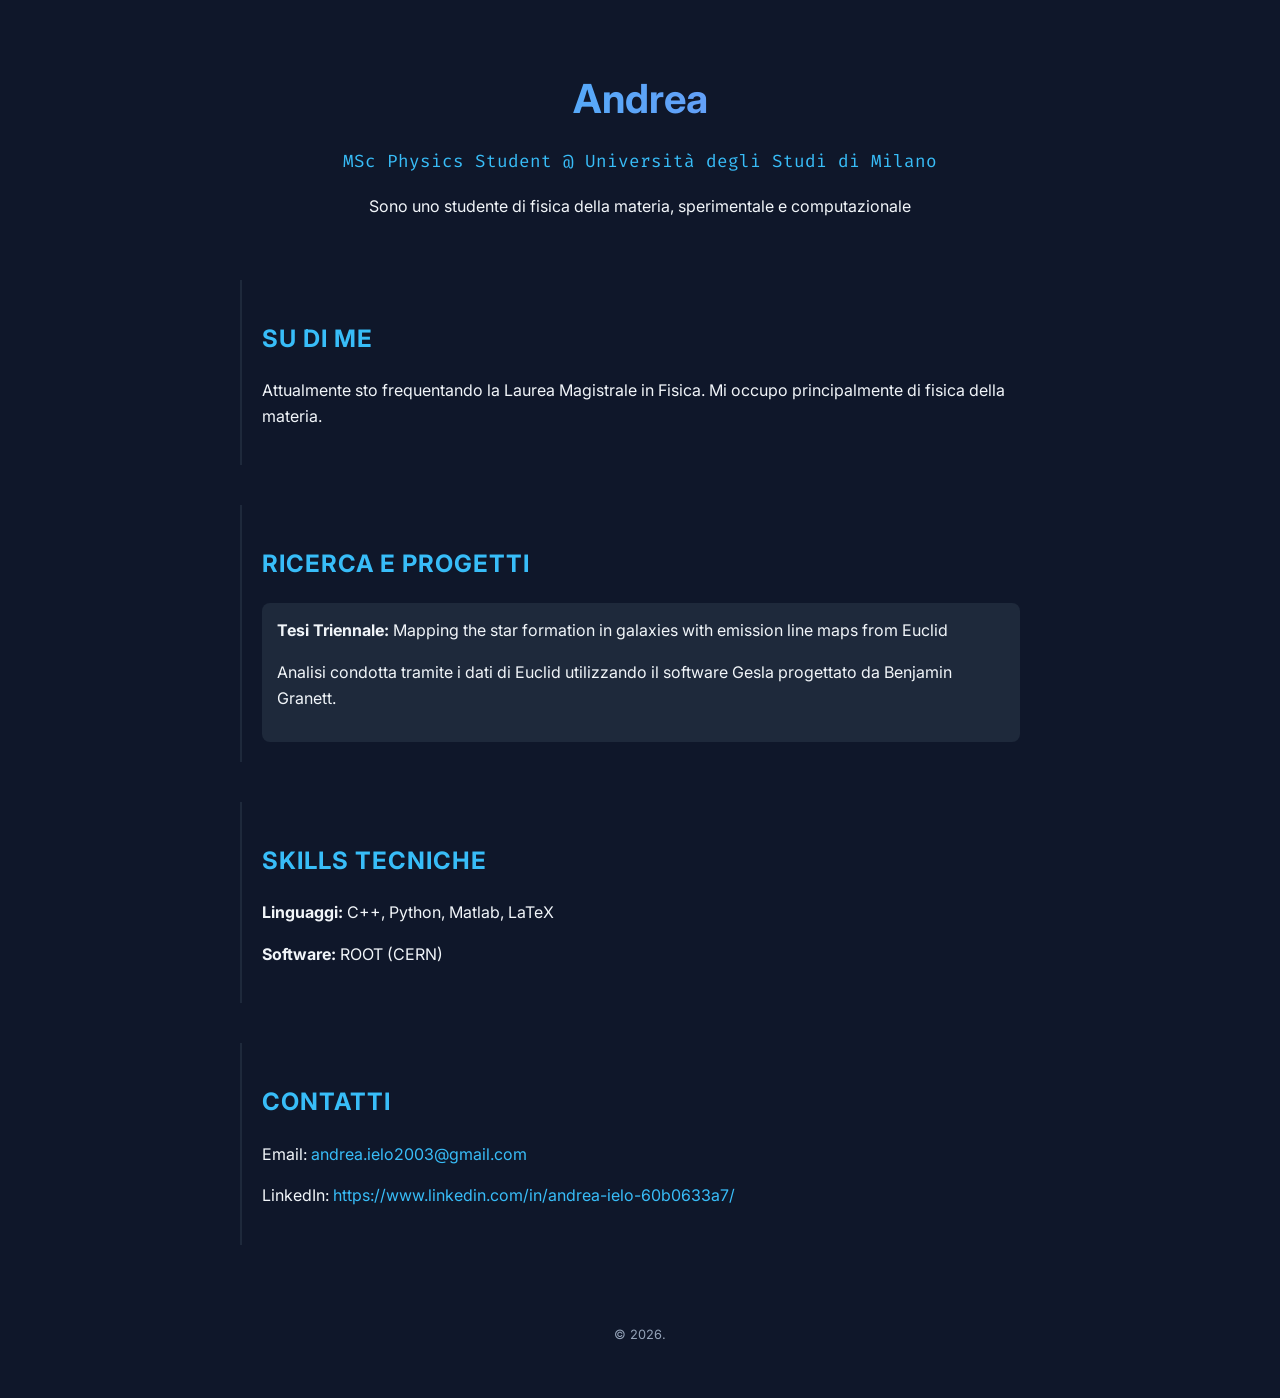
==== index.html @ d7c93759 "Revise index.html with new content and styling Updated personal information and project details." ====
<!DOCTYPE html>
<html lang="it">
<head>
    <meta charset="UTF-8">
    <meta name="viewport" content="width=device-width, initial-scale=1.0">
    <title>Andrea Ielo | Physics Graduate Student</title>
    <link href="https://fonts.googleapis.com/css2?family=Fira+Code:wght@300;500&family=Inter:wght@300;400;700&display=swap" rel="stylesheet">
    <style>
        :root {
            --bg: #0f172a;
            --accent: #38bdf8;
            --text: #f1f5f9;
            --secondary: #94a3b8;
        }

        body {
            font-family: 'Inter', sans-serif;
            background-color: var(--bg);
            color: var(--text);
            margin: 0;
            line-height: 1.6;
        }

        .container {
            max-width: 800px;
            margin: 0 auto;
            padding: 40px 20px;
        }

        header {
            text-align: center;
            margin-bottom: 60px;
        }

        h1 {
            font-size: 2.5rem;
            margin-bottom: 0.5rem;
            background: linear-gradient(90deg, #38bdf8, #818cf8);
            -webkit-background-clip: text;
            -webkit-text-fill-color: transparent;
        }

        .subtitle {
            font-family: 'Fira Code', monospace;
            color: var(--accent);
            font-size: 1.1rem;
        }

        section {
            margin-bottom: 40px;
            padding: 20px;
            border-left: 2px solid #1e293b;
            transition: border-color 0.3s;
        }

        section:hover {
            border-left-color: var(--accent);
        }

        h2 {
            font-size: 1.5rem;
            color: var(--accent);
            text-transform: uppercase;
            letter-spacing: 1px;
        }

        .project-card {
            background: #1e293b;
            padding: 15px;
            border-radius: 8px;
            margin-top: 10px;
        }

        .latex {
            font-family: 'Fira Code', monospace;
            background: #000;
            padding: 2px 5px;
            border-radius: 4px;
            font-size: 0.9em;
            color: #fbbf24;
        }

        footer {
            text-align: center;
            margin-top: 80px;
            font-size: 0.8rem;
            color: var(--secondary);
        }

        a {
            color: var(--accent);
            text-decoration: none;
        }

        a:hover {
            text-decoration: underline;
        }
    </style>
</head>
<body>

    <div class="container">
        <header>
            <h1>Andrea</h1>
            <p class="subtitle">MSc Physics Student @ Università degli Studi di Milano</p>
            <p>Sono uno studente di fisica della materia, sperimentale e computazionale</p>
        </header>

        <section id="about">
            <h2>Su di me</h2>
            <p>Attualmente sto frequentando la Laurea Magistrale in Fisica. Mi occupo principalmente di fisica della materia.</p>
        </section>

        <section id="research">
            <h2>Ricerca e Progetti</h2>
            <div class="project-card">
                <strong>Tesi Triennale:</strong> Mapping the star formation in galaxies with emission line maps from Euclid
                <p>Analisi condotta tramite i dati di Euclid utilizzando il software Gesla progettato da Benjamin Granett.</p>
            </div>
        </section>

        <section id="skills">
            <h2>Skills Tecniche</h2>
            <p><strong>Linguaggi:</strong> C++, Python, Matlab, LaTeX</p>
            <p><strong>Software:</strong> ROOT (CERN)</p>
        </section>

        <section id="contacts">
            <h2>Contatti</h2>
            <p>Email: <a href="mailto:andrea.ielo2003@gmail.com">andrea.ielo2003@gmail.com</a></p>
            <p>LinkedIn: <a href="#">https://www.linkedin.com/in/andrea-ielo-60b0633a7/</a></p>
        </section>

        <footer>
            <p>© 2026.</p>
        </footer>
    </div>

</body>
</html>
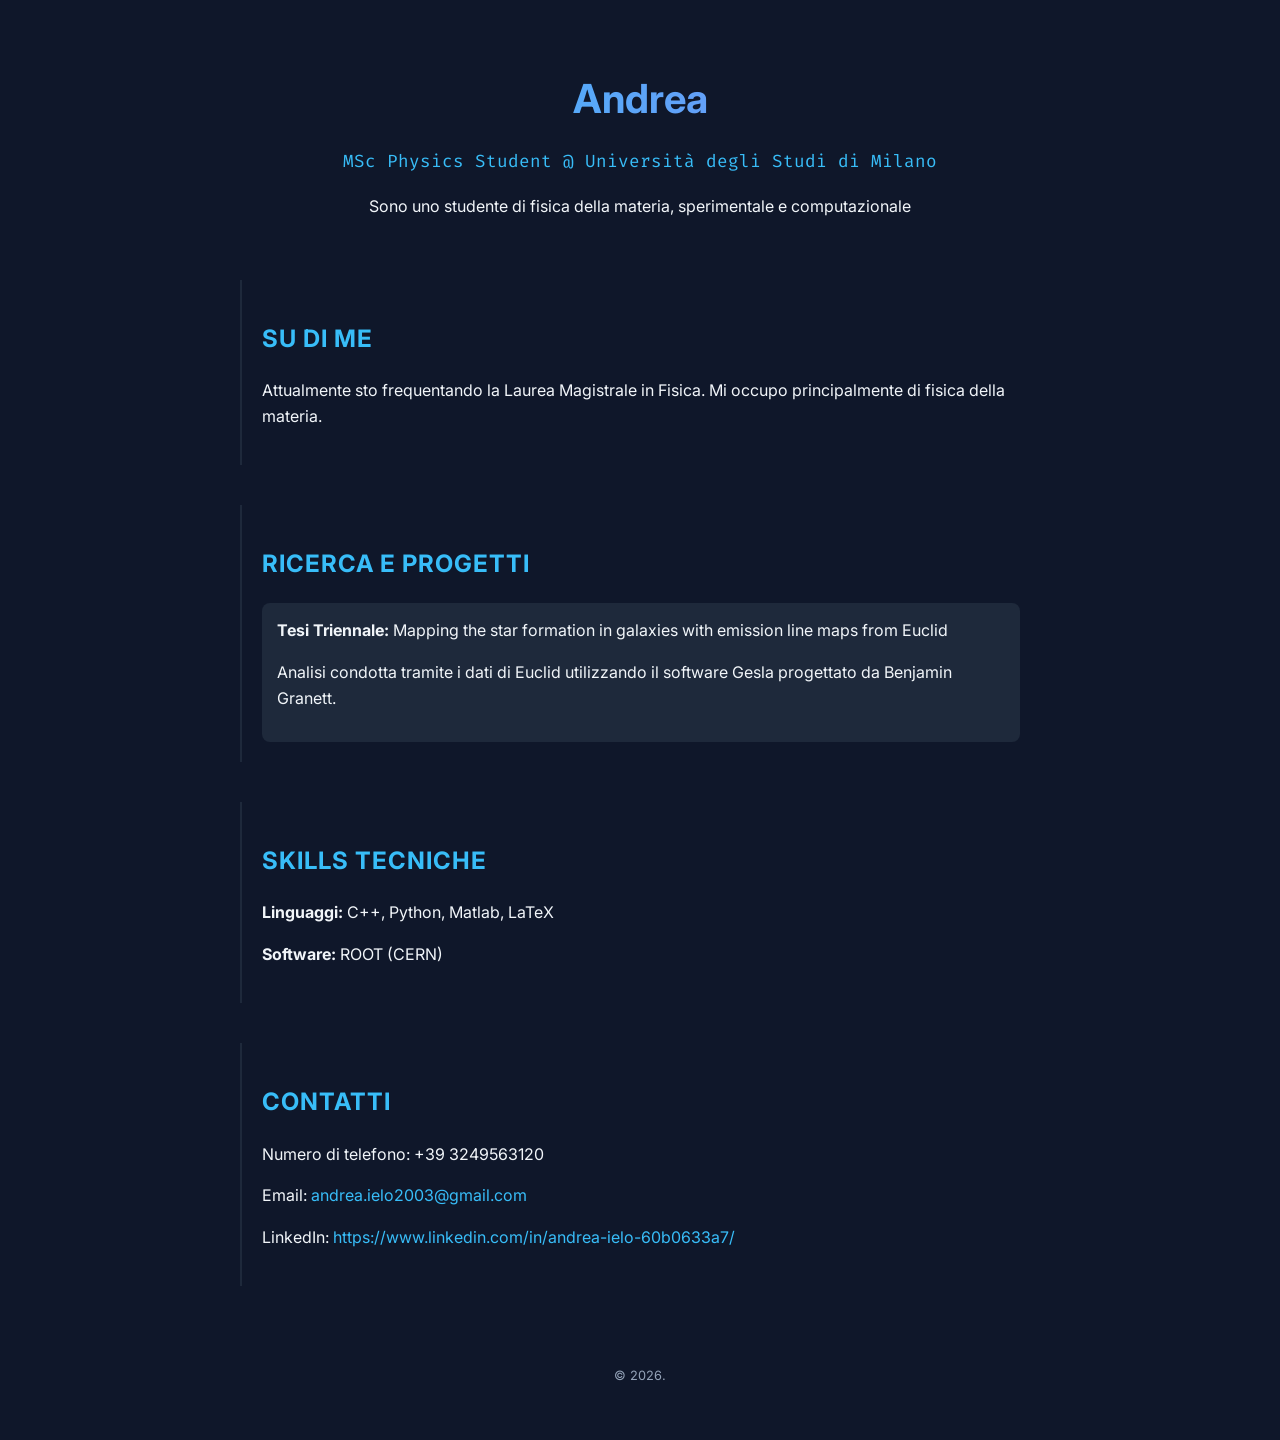
==== commit a43925ff: "Add phone number to contacts section Added phone number to the contacts section." ====
--- a/index.html
+++ b/index.html
@@ -127,8 +127,9 @@
 
         <section id="contacts">
             <h2>Contatti</h2>
+            <p>Numero di telefono: +39 3249563120</a></p>
             <p>Email: <a href="mailto:andrea.ielo2003@gmail.com">andrea.ielo2003@gmail.com</a></p>
-            <p>LinkedIn: <a href="#">https://www.linkedin.com/in/andrea-ielo-60b0633a7/</a></p>
+            <p>LinkedIn: <a href="https://www.linkedin.com/in/andrea-ielo-60b0633a7/">https://www.linkedin.com/in/andrea-ielo-60b0633a7/</a></p>
         </section>
 
         <footer>
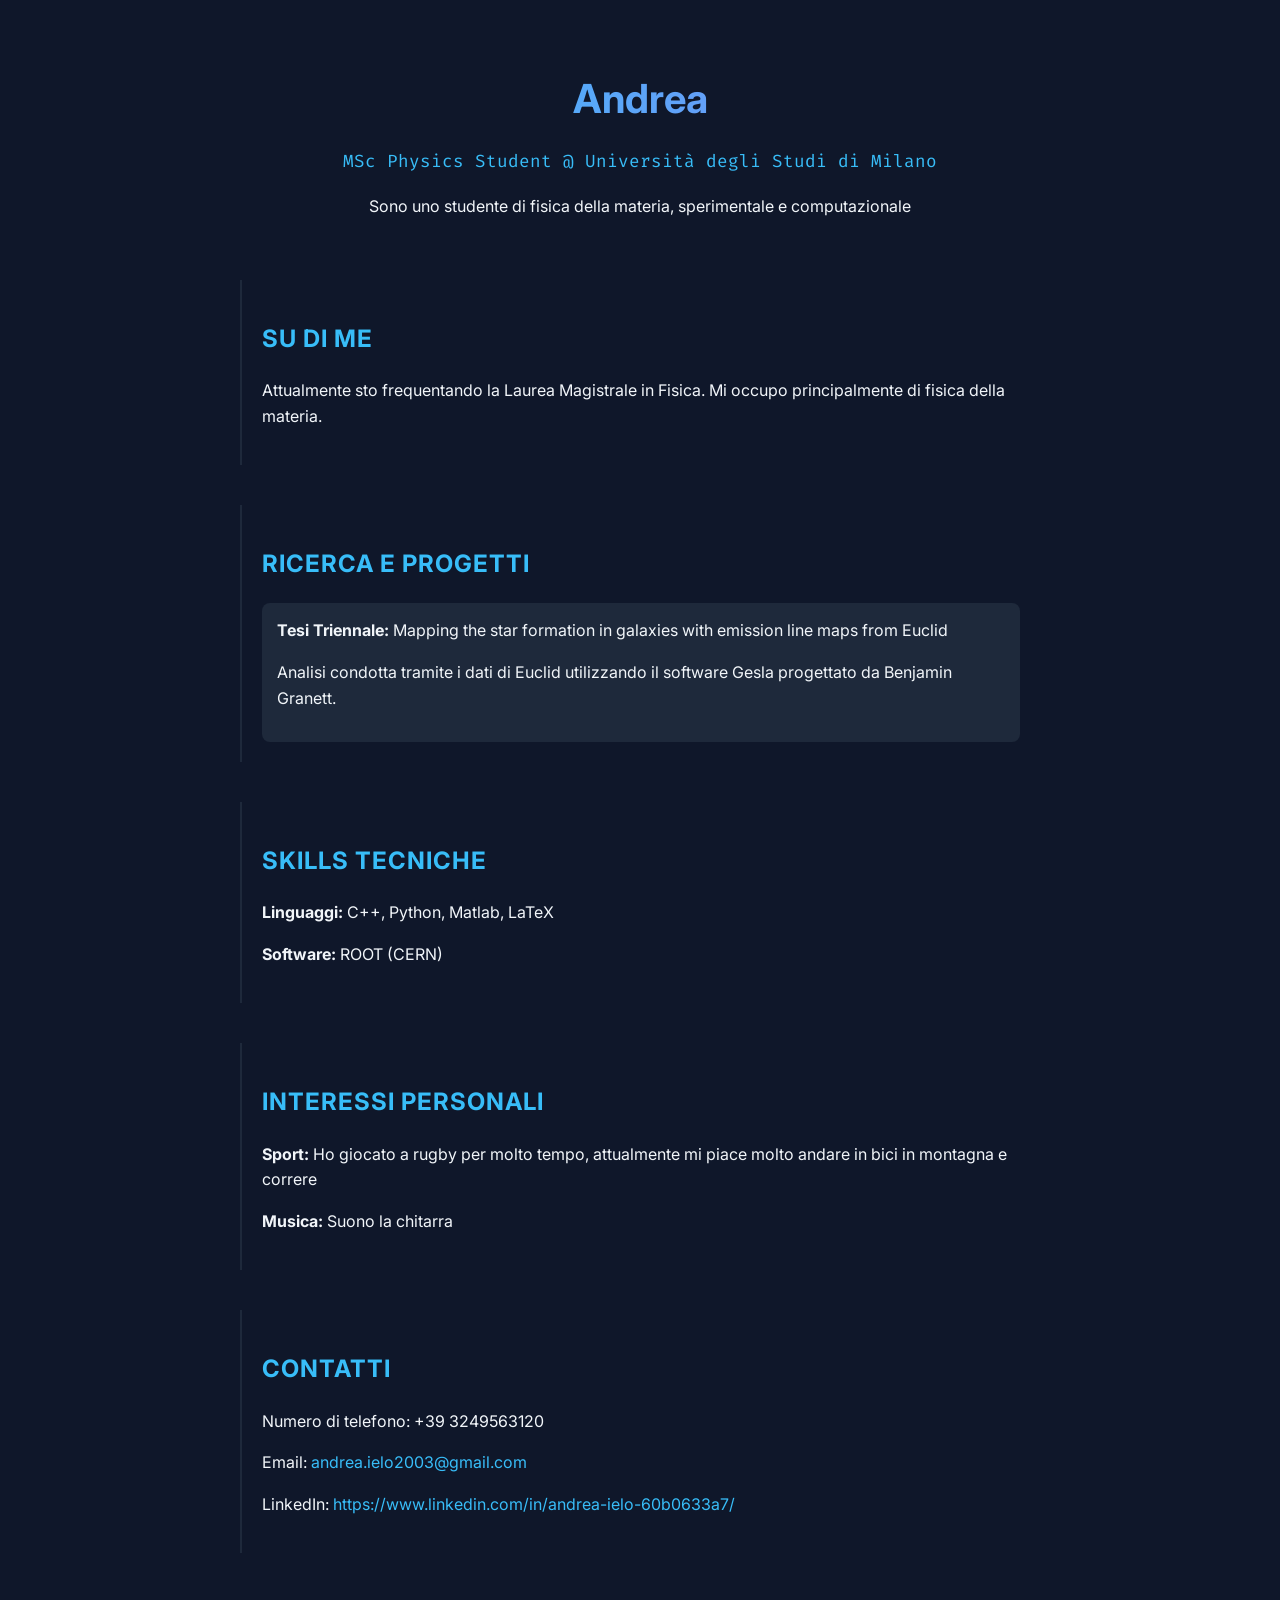
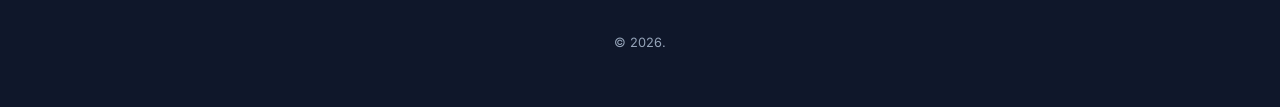
==== commit cc696561: "Add personal interests section to index.html Added personal interests section to the profile." ====
--- a/index.html
+++ b/index.html
@@ -125,6 +125,12 @@
             <p><strong>Software:</strong> ROOT (CERN)</p>
         </section>
 
+        <section id="Interessi personali">
+            <h2>Interessi personali</h2>
+            <p><strong>Sport:</strong> Ho giocato a rugby per molto tempo, attualmente mi piace molto andare in bici in montagna e correre</p>
+            <p><strong>Musica:</strong> Suono la chitarra</p>
+        </section>
+
         <section id="contacts">
             <h2>Contatti</h2>
             <p>Numero di telefono: +39 3249563120</a></p>
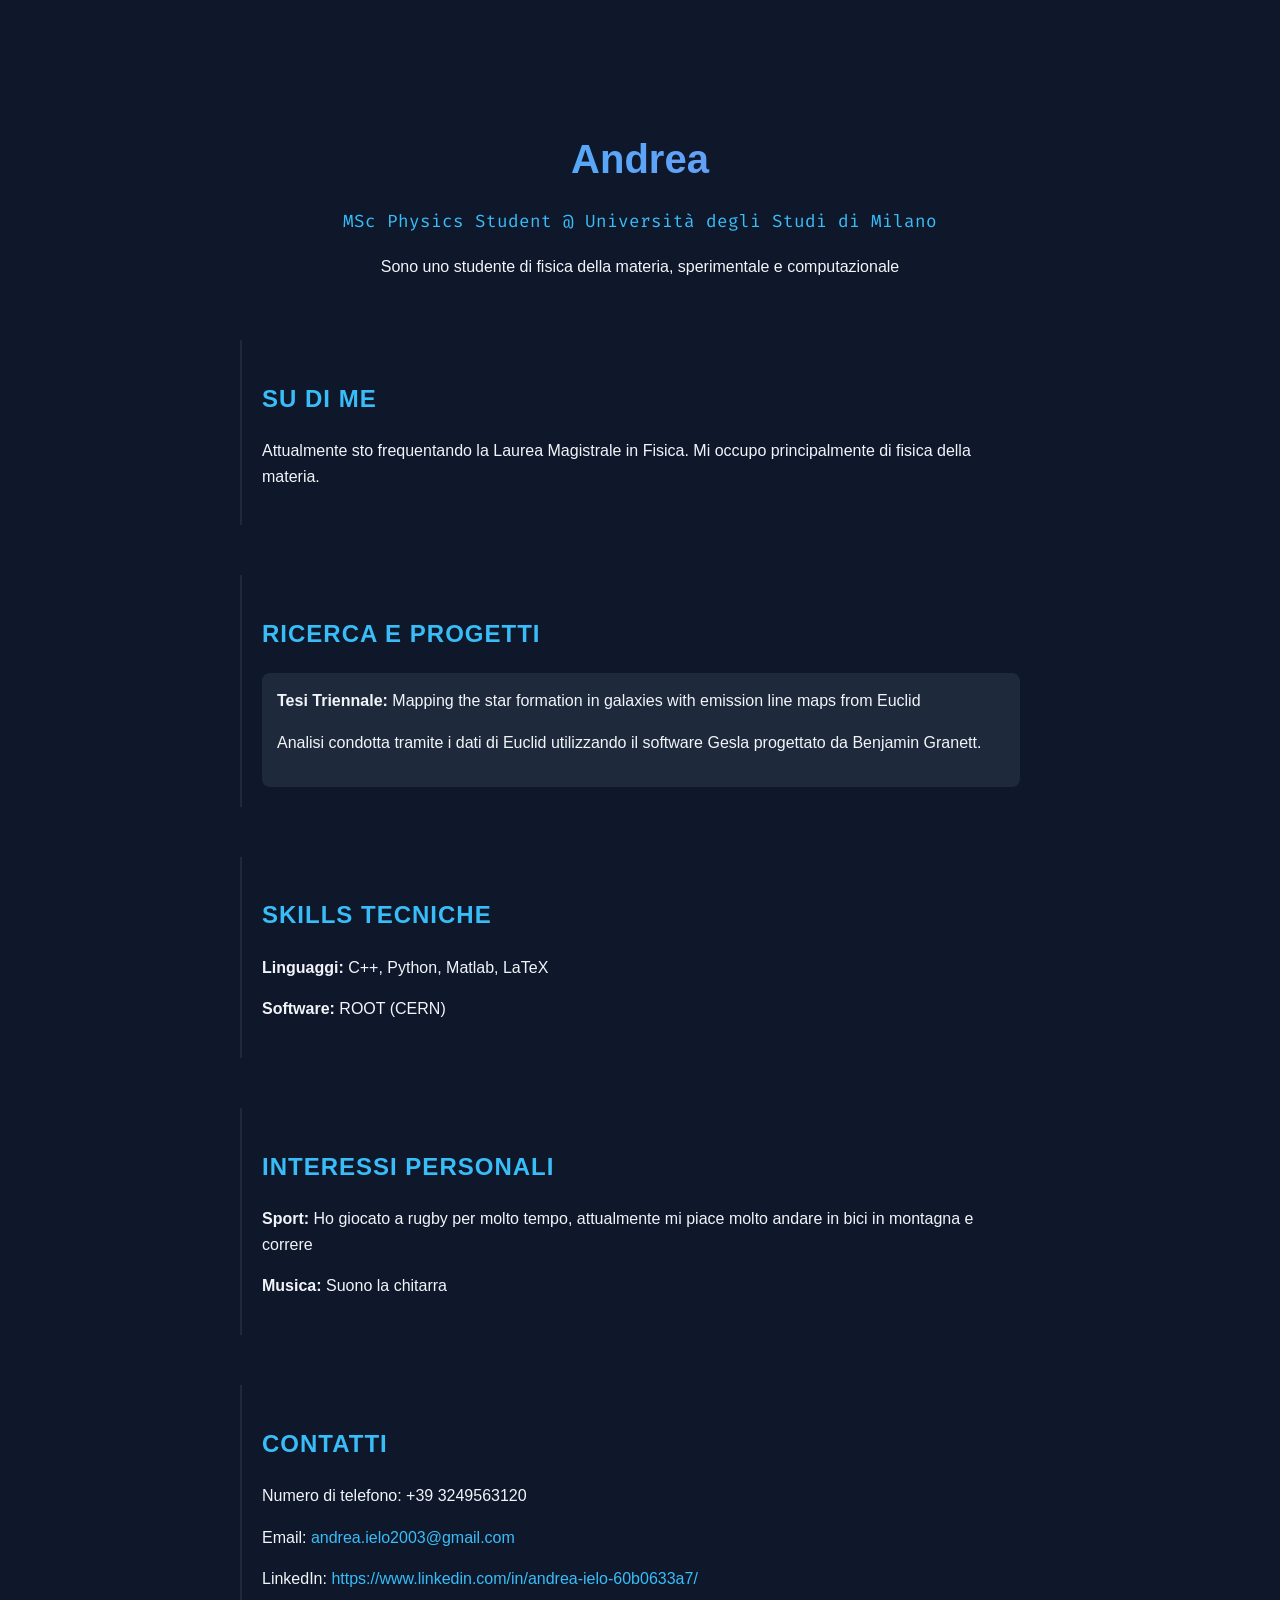
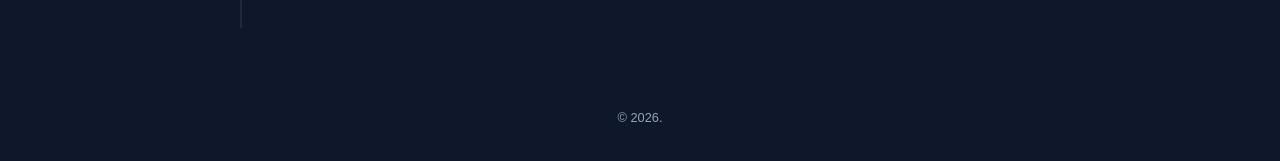
==== commit 9463fbf6: "Refactor index.html structure and add script link" ====
--- a/index.html
+++ b/index.html
@@ -96,6 +96,7 @@
             text-decoration: underline;
         }
     </style>
+    <link rel="stylesheet" href="style.css">
 </head>
 <body>
 
@@ -142,6 +143,6 @@
             <p>© 2026.</p>
         </footer>
     </div>
-
+<script src="script.js"></script>
 </body>
 </html>
--- a/style.css
+++ b/style.css
@@ -0,0 +1,78 @@
+:root {
+    --bg: #0f172a;
+    --accent: #38bdf8;
+    --text: #f1f5f9;
+    --nav-bg: #1e293b;
+}
+
+body {
+    font-family: 'Segoe UI', Tahoma, Geneva, Verdana, sans-serif;
+    background-color: var(--bg);
+    color: var(--text);
+    margin: 0;
+    padding-top: 80px;
+}
+
+nav {
+    background-color: var(--nav-bg);
+    height: 70px;
+    width: 100%;
+    position: fixed;
+    top: 0;
+    display: flex;
+    justify-content: space-between;
+    align-items: center;
+    padding: 0 20px;
+    box-sizing: border-box;
+    z-index: 1000;
+}
+
+.logo {
+    font-weight: bold;
+    color: var(--accent);
+}
+
+.nav-links {
+    display: flex;
+    list-style: none;
+    gap: 20px;
+}
+
+.nav-links a {
+    color: var(--text);
+    text-decoration: none;
+}
+
+/* Hamburger menu */
+.hamburger {
+    display: none;
+    cursor: pointer;
+    flex-direction: column;
+    gap: 5px;
+}
+
+.hamburger span {
+    width: 25px;
+    height: 3px;
+    background-color: var(--text);
+}
+
+/* Mobile */
+@media (max-width: 768px) {
+    .hamburger { display: flex; }
+    .nav-links {
+        position: fixed;
+        right: -100%;
+        top: 70px;
+        flex-direction: column;
+        background-color: var(--nav-bg);
+        width: 100%;
+        text-align: center;
+        transition: 0.3s;
+        padding: 20px 0;
+    }
+    .nav-links.active { right: 0; }
+}
+
+.container { max-width: 800px; margin: 0 auto; padding: 20px; }
+section { margin-bottom: 50px; scroll-margin-top: 100px; }
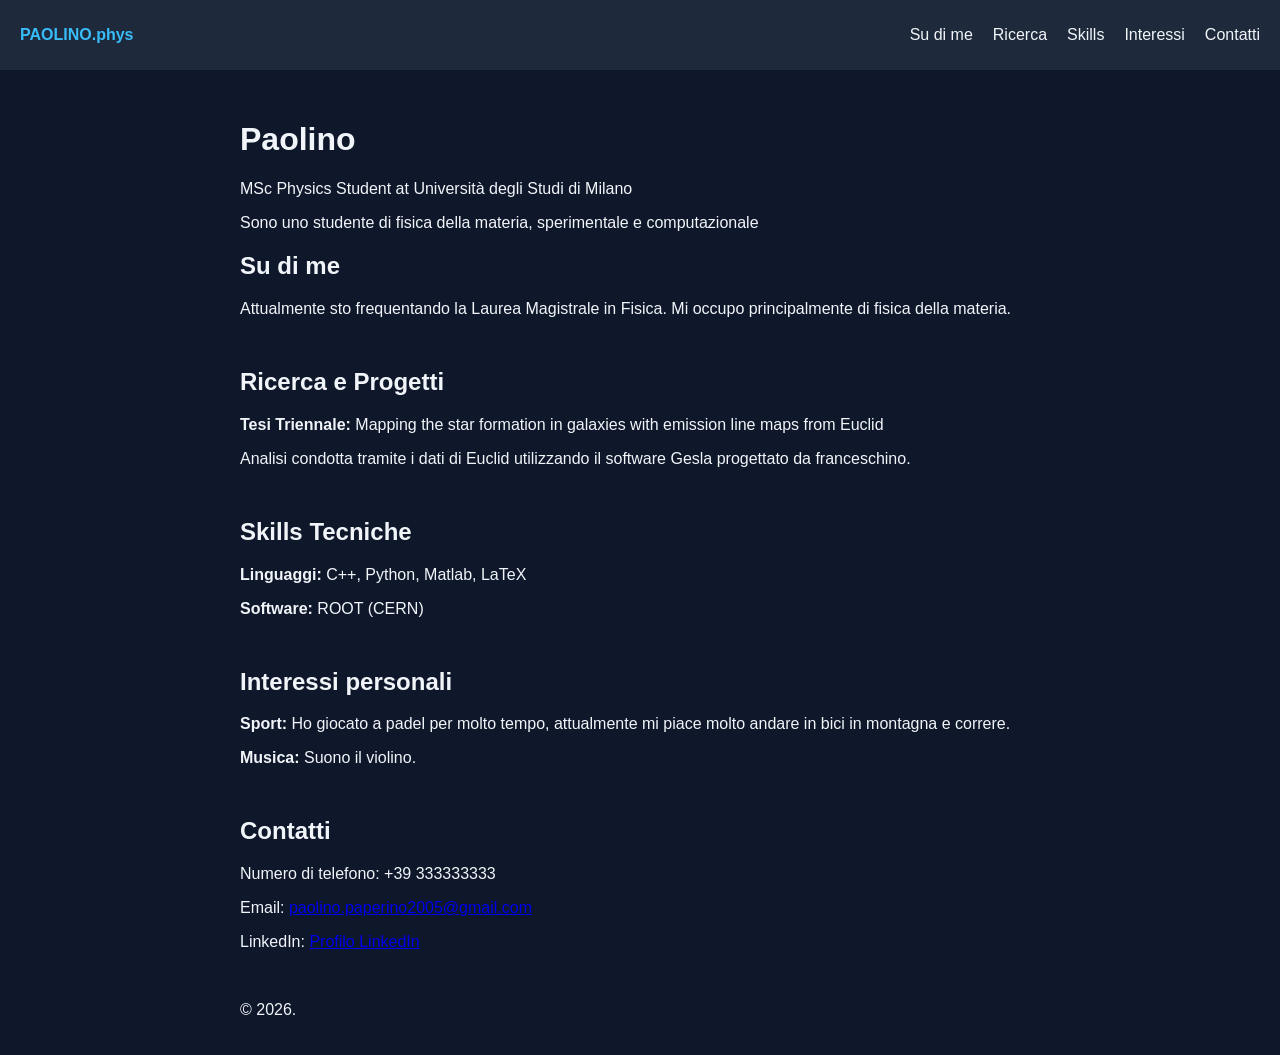
==== commit 055695b1: "Update index.html for new profile details" ====
--- a/index.html
+++ b/index.html
@@ -3,107 +3,35 @@
 <head>
     <meta charset="UTF-8">
     <meta name="viewport" content="width=device-width, initial-scale=1.0">
-    <title>Andrea Ielo | Physics Graduate Student</title>
+    <title>Paolino Paperino | Physics Graduate Student</title>
     <link href="https://fonts.googleapis.com/css2?family=Fira+Code:wght@300;500&family=Inter:wght@300;400;700&display=swap" rel="stylesheet">
-    <style>
-        :root {
-            --bg: #0f172a;
-            --accent: #38bdf8;
-            --text: #f1f5f9;
-            --secondary: #94a3b8;
-        }
-
-        body {
-            font-family: 'Inter', sans-serif;
-            background-color: var(--bg);
-            color: var(--text);
-            margin: 0;
-            line-height: 1.6;
-        }
-
-        .container {
-            max-width: 800px;
-            margin: 0 auto;
-            padding: 40px 20px;
-        }
-
-        header {
-            text-align: center;
-            margin-bottom: 60px;
-        }
-
-        h1 {
-            font-size: 2.5rem;
-            margin-bottom: 0.5rem;
-            background: linear-gradient(90deg, #38bdf8, #818cf8);
-            -webkit-background-clip: text;
-            -webkit-text-fill-color: transparent;
-        }
-
-        .subtitle {
-            font-family: 'Fira Code', monospace;
-            color: var(--accent);
-            font-size: 1.1rem;
-        }
-
-        section {
-            margin-bottom: 40px;
-            padding: 20px;
-            border-left: 2px solid #1e293b;
-            transition: border-color 0.3s;
-        }
-
-        section:hover {
-            border-left-color: var(--accent);
-        }
-
-        h2 {
-            font-size: 1.5rem;
-            color: var(--accent);
-            text-transform: uppercase;
-            letter-spacing: 1px;
-        }
-
-        .project-card {
-            background: #1e293b;
-            padding: 15px;
-            border-radius: 8px;
-            margin-top: 10px;
-        }
-
-        .latex {
-            font-family: 'Fira Code', monospace;
-            background: #000;
-            padding: 2px 5px;
-            border-radius: 4px;
-            font-size: 0.9em;
-            color: #fbbf24;
-        }
-
-        footer {
-            text-align: center;
-            margin-top: 80px;
-            font-size: 0.8rem;
-            color: var(--secondary);
-        }
-
-        a {
-            color: var(--accent);
-            text-decoration: none;
-        }
-
-        a:hover {
-            text-decoration: underline;
-        }
-    </style>
+    
     <link rel="stylesheet" href="style.css">
 </head>
 <body>
 
+    <nav>
+        <div class="logo">PAOLINO.phys</div>
+        
+        <ul class="nav-links" id="nav-links">
+            <li><a href="#about">Su di me</a></li>
+            <li><a href="#research">Ricerca</a></li>
+            <li><a href="#skills">Skills</a></li>
+            <li><a href="#interessi">Interessi</a></li>
+            <li><a href="#contacts">Contatti</a></li>
+        </ul>
+
+        <div class="hamburger" id="hamburger">
+            <span></span>
+            <span></span>
+            <span></span>
+        </div>
+    </nav>
+
     <div class="container">
         <header>
-            <h1>Andrea</h1>
-            <p class="subtitle">MSc Physics Student @ Università degli Studi di Milano</p>
+            <h1>Paolino</h1>
+            <p class="subtitle">MSc Physics Student at Università degli Studi di Milano</p>
             <p>Sono uno studente di fisica della materia, sperimentale e computazionale</p>
         </header>
 
@@ -116,7 +44,7 @@
             <h2>Ricerca e Progetti</h2>
             <div class="project-card">
                 <strong>Tesi Triennale:</strong> Mapping the star formation in galaxies with emission line maps from Euclid
-                <p>Analisi condotta tramite i dati di Euclid utilizzando il software Gesla progettato da Benjamin Granett.</p>
+                <p>Analisi condotta tramite i dati di Euclid utilizzando il software Gesla progettato da franceschino.</p>
             </div>
         </section>
 
@@ -126,23 +54,24 @@
             <p><strong>Software:</strong> ROOT (CERN)</p>
         </section>
 
-        <section id="Interessi personali">
+        <section id="interessi">
             <h2>Interessi personali</h2>
-            <p><strong>Sport:</strong> Ho giocato a rugby per molto tempo, attualmente mi piace molto andare in bici in montagna e correre</p>
-            <p><strong>Musica:</strong> Suono la chitarra</p>
+            <p><strong>Sport:</strong> Ho giocato a padel per molto tempo, attualmente mi piace molto andare in bici in montagna e correre.</p>
+            <p><strong>Musica:</strong> Suono il violino.</p>
         </section>
 
         <section id="contacts">
             <h2>Contatti</h2>
-            <p>Numero di telefono: +39 3249563120</a></p>
-            <p>Email: <a href="mailto:andrea.ielo2003@gmail.com">andrea.ielo2003@gmail.com</a></p>
-            <p>LinkedIn: <a href="https://www.linkedin.com/in/andrea-ielo-60b0633a7/">https://www.linkedin.com/in/andrea-ielo-60b0633a7/</a></p>
+            <p>Numero di telefono: +39 333333333</p>
+            <p>Email: <a href="mailto:paolino.paperino2005@gmail.com">paolino.paperino2005@gmail.com</a></p>
+            <p>LinkedIn: <a href="https://www.linkedin.com/in/paolino-paperino-60b0633a7/" target="_blank">Profilo LinkedIn</a></p>
         </section>
 
         <footer>
             <p>© 2026.</p>
         </footer>
     </div>
-<script src="script.js"></script>
+
+    <script src="script.js"></script>
 </body>
 </html>
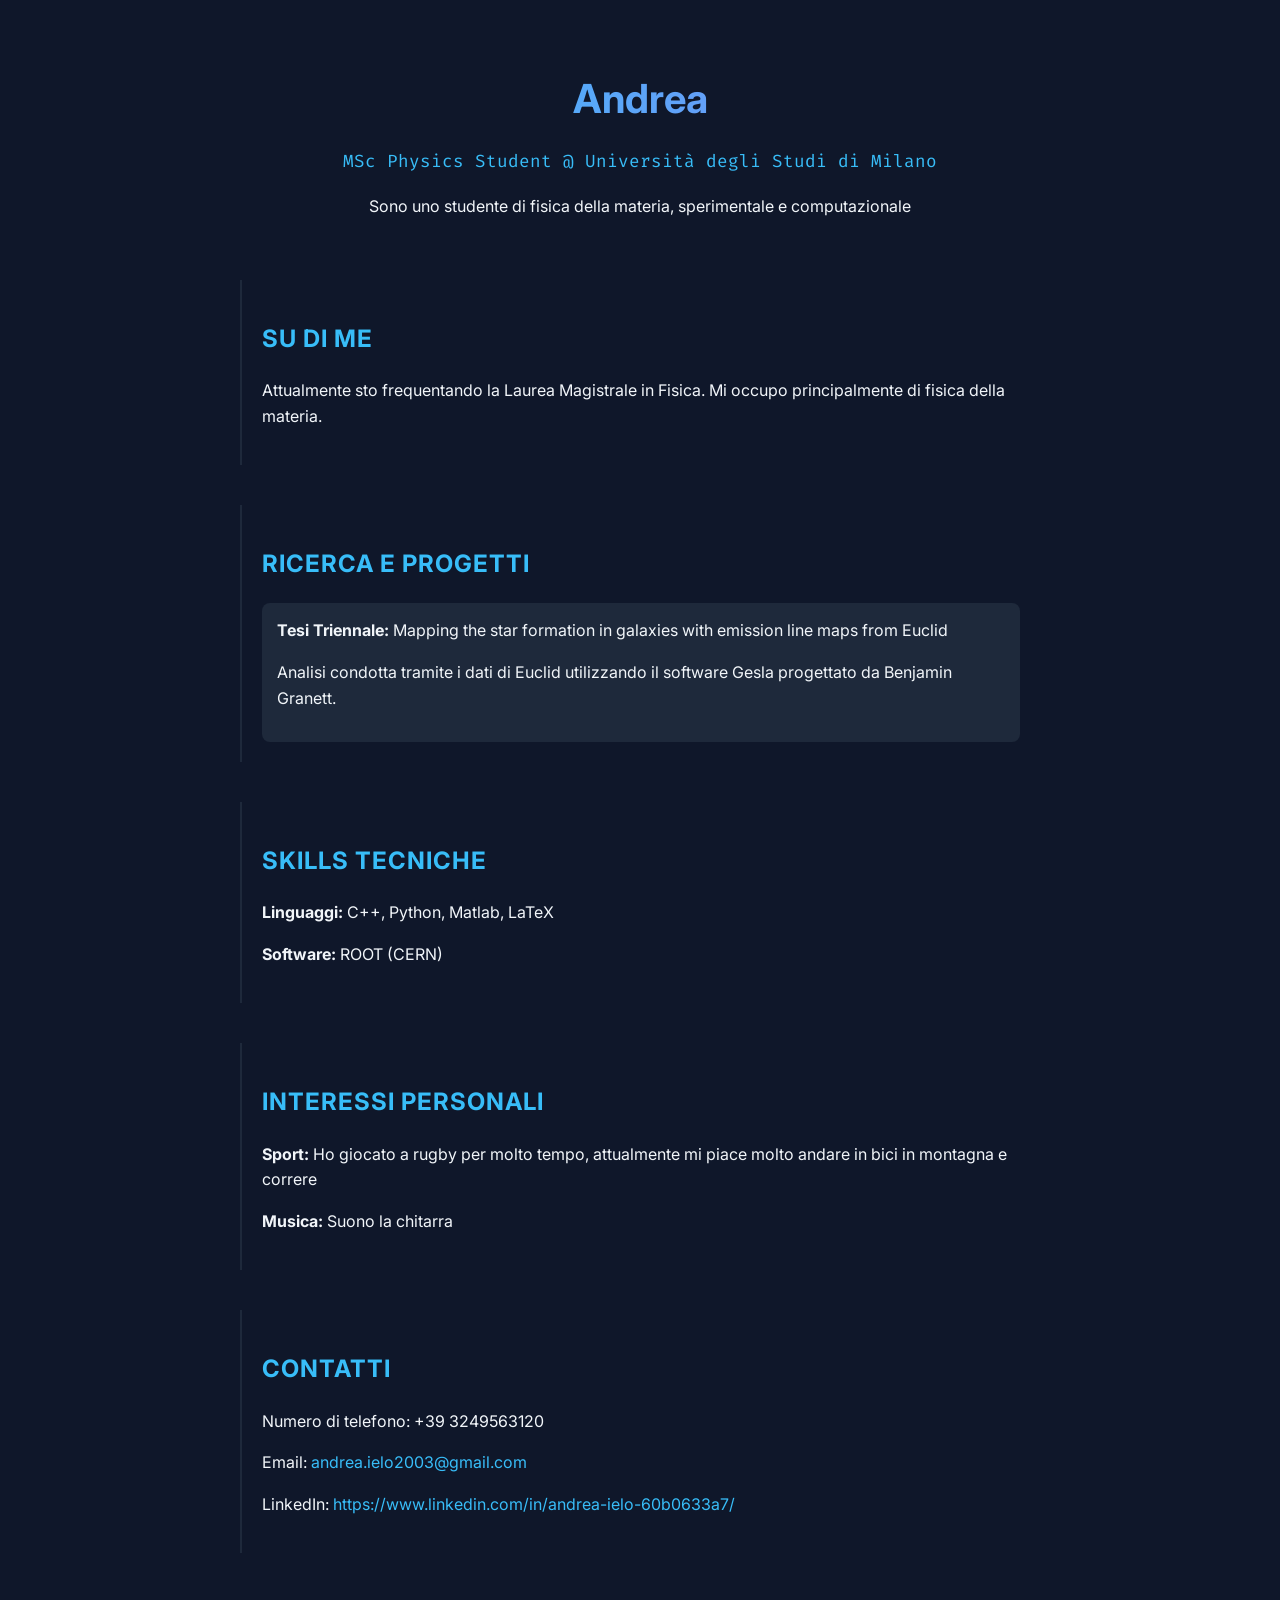
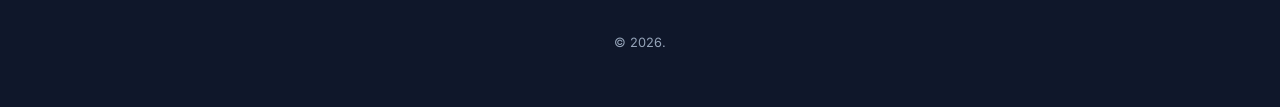
==== commit f2a1a262: "Revise index.html for new personal details and styles Updated personal information and styling in in" ====
--- a/index.html
+++ b/index.html
@@ -1,77 +1,147 @@
 <!DOCTYPE html>
 <html lang="it">
 <head>
-    <meta charset="UTF-8">
-    <meta name="viewport" content="width=device-width, initial-scale=1.0">
-    <title>Paolino Paperino | Physics Graduate Student</title>
-    <link href="https://fonts.googleapis.com/css2?family=Fira+Code:wght@300;500&family=Inter:wght@300;400;700&display=swap" rel="stylesheet">
-    
-    <link rel="stylesheet" href="style.css">
+<meta charset="UTF-8">
+<meta name="viewport" content="width=device-width, initial-scale=1.0">
+<title>Andrea Ielo | Physics Graduate Student</title>
+<link href="https://fonts.googleapis.com/css2?family=Fira+Code:wght@300;500&family=Inter:wght@300;400;700&display=swap" rel="stylesheet">
+<style>
+:root {
+--bg: #0f172a;
+--accent: #38bdf8;
+--text: #f1f5f9;
+--secondary: #94a3b8;
+}
+
+body {
+font-family: 'Inter', sans-serif;
+background-color: var(--bg);
+color: var(--text);
+margin: 0;
+line-height: 1.6;
+}
+
+.container {
+max-width: 800px;
+margin: 0 auto;
+padding: 40px 20px;
+}
+
+header {
+text-align: center;
+margin-bottom: 60px;
+}
+
+h1 {
+font-size: 2.5rem;
+margin-bottom: 0.5rem;
+background: linear-gradient(90deg, #38bdf8, #818cf8);
+-webkit-background-clip: text;
+-webkit-text-fill-color: transparent;
+}
+
+.subtitle {
+font-family: 'Fira Code', monospace;
+color: var(--accent);
+font-size: 1.1rem;
+}
+
+section {
+margin-bottom: 40px;
+padding: 20px;
+border-left: 2px solid #1e293b;
+transition: border-color 0.3s;
+}
+
+section:hover {
+border-left-color: var(--accent);
+}
+
+h2 {
+font-size: 1.5rem;
+color: var(--accent);
+text-transform: uppercase;
+letter-spacing: 1px;
+}
+
+.project-card {
+background: #1e293b;
+padding: 15px;
+border-radius: 8px;
+margin-top: 10px;
+}
+
+.latex {
+font-family: 'Fira Code', monospace;
+background: #000;
+padding: 2px 5px;
+border-radius: 4px;
+font-size: 0.9em;
+color: #fbbf24;
+}
+
+footer {
+text-align: center;
+margin-top: 80px;
+font-size: 0.8rem;
+color: var(--secondary);
+}
+
+a {
+color: var(--accent);
+text-decoration: none;
+}
+
+a:hover {
+text-decoration: underline;
+}
+</style>
 </head>
 <body>
 
-    <nav>
-        <div class="logo">PAOLINO.phys</div>
-        
-        <ul class="nav-links" id="nav-links">
-            <li><a href="#about">Su di me</a></li>
-            <li><a href="#research">Ricerca</a></li>
-            <li><a href="#skills">Skills</a></li>
-            <li><a href="#interessi">Interessi</a></li>
-            <li><a href="#contacts">Contatti</a></li>
-        </ul>
+<div class="container">
+<header>
+<h1>Andrea</h1>
+<p class="subtitle">MSc Physics Student @ Università degli Studi di Milano</p>
+<p>Sono uno studente di fisica della materia, sperimentale e computazionale</p>
+</header>
 
-        <div class="hamburger" id="hamburger">
-            <span></span>
-            <span></span>
-            <span></span>
-        </div>
-    </nav>
+<section id="about">
+<h2>Su di me</h2>
+<p>Attualmente sto frequentando la Laurea Magistrale in Fisica. Mi occupo principalmente di fisica della materia.</p>
+</section>
 
-    <div class="container">
-        <header>
-            <h1>Paolino</h1>
-            <p class="subtitle">MSc Physics Student at Università degli Studi di Milano</p>
-            <p>Sono uno studente di fisica della materia, sperimentale e computazionale</p>
-        </header>
+<section id="research">
+<h2>Ricerca e Progetti</h2>
+<div class="project-card">
+<strong>Tesi Triennale:</strong> Mapping the star formation in galaxies with emission line maps from Euclid
+<p>Analisi condotta tramite i dati di Euclid utilizzando il software Gesla progettato da Benjamin Granett.</p>
+</div>
+</section>
 
-        <section id="about">
-            <h2>Su di me</h2>
-            <p>Attualmente sto frequentando la Laurea Magistrale in Fisica. Mi occupo principalmente di fisica della materia.</p>
+<section id="skills">
+<h2>Skills Tecniche</h2>
+<p><strong>Linguaggi:</strong> C++, Python, Matlab, LaTeX</p>
+<p><strong>Software:</strong> ROOT (CERN)</p>
+</section>
+
+        <section id="Interessi personali">
+            <h2>Interessi personali</h2>
+            <p><strong>Sport:</strong> Ho giocato a rugby per molto tempo, attualmente mi piace molto andare in bici in montagna e correre</p>
+            <p><strong>Musica:</strong> Suono la chitarra</p>
         </section>
 
-        <section id="research">
-            <h2>Ricerca e Progetti</h2>
-            <div class="project-card">
-                <strong>Tesi Triennale:</strong> Mapping the star formation in galaxies with emission line maps from Euclid
-                <p>Analisi condotta tramite i dati di Euclid utilizzando il software Gesla progettato da franceschino.</p>
-            </div>
-        </section>
+<section id="contacts">
+<h2>Contatti</h2>
+<p>Numero di telefono: +39 3249563120</a></p>
+<p>Email: <a href="mailto:andrea.ielo2003@gmail.com">andrea.ielo2003@gmail.com</a></p>
+<p>LinkedIn: <a href="https://www.linkedin.com/in/andrea-ielo-60b0633a7/">https://www.linkedin.com/in/andrea-ielo-60b0633a7/</a></p>
+</section>
 
-        <section id="skills">
-            <h2>Skills Tecniche</h2>
-            <p><strong>Linguaggi:</strong> C++, Python, Matlab, LaTeX</p>
-            <p><strong>Software:</strong> ROOT (CERN)</p>
-        </section>
+<footer>
+<p>© 2026.</p>
+</footer>
+</div>
 
-        <section id="interessi">
-            <h2>Interessi personali</h2>
-            <p><strong>Sport:</strong> Ho giocato a padel per molto tempo, attualmente mi piace molto andare in bici in montagna e correre.</p>
-            <p><strong>Musica:</strong> Suono il violino.</p>
-        </section>
-
-        <section id="contacts">
-            <h2>Contatti</h2>
-            <p>Numero di telefono: +39 333333333</p>
-            <p>Email: <a href="mailto:paolino.paperino2005@gmail.com">paolino.paperino2005@gmail.com</a></p>
-            <p>LinkedIn: <a href="https://www.linkedin.com/in/paolino-paperino-60b0633a7/" target="_blank">Profilo LinkedIn</a></p>
-        </section>
-
-        <footer>
-            <p>© 2026.</p>
-        </footer>
-    </div>
-
-    <script src="script.js"></script>
 </body>
 </html>
